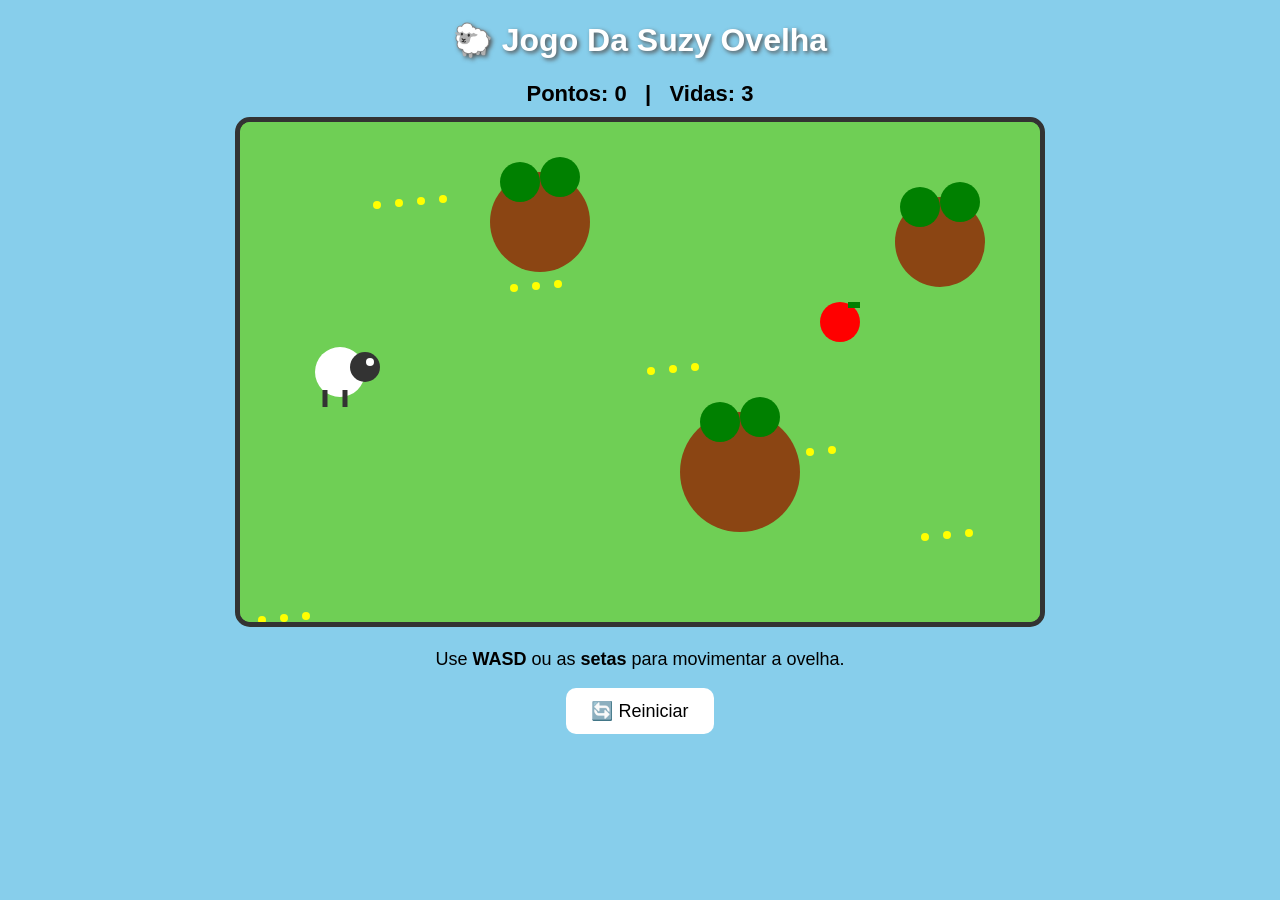
==== index.html @ 00f26093 "Add files via upload" ====
<!DOCTYPE html>
<html lang="pt-BR">
<head>
    <meta charset="UTF-8">
    <meta name="viewport" content="width=device-width, initial-scale=1.0">
    <title>stay sheep 🐑</title>
    <link rel="stylesheet" href="style.css">
</head>
<body>

    <h1>🐑 Jogo Da Suzy Ovelha</h1>

    <div class="placar">
        Pontos: <span id="pontos">0</span>
        &nbsp; | &nbsp;
        Vidas: <span id="vidas">3</span>
    </div>

    <canvas id="jogo" width="800" height="500"></canvas>

    <p>
        Use <b>WASD</b> ou as <b>setas</b> para movimentar a ovelha.
    </p>

    <button onclick="reiniciarJogo()">🔄 Reiniciar</button>

    <script src="script.js"></script>
</body>
</html>
---- style.css ----
body {
    margin: 0;
    text-align: center;
    font-family: Arial, sans-serif;
    background: #87ceeb;
}

h1 {
    color: white;
    text-shadow: 2px 2px 4px #555;
}

.placar {
    font-size: 22px;
    font-weight: bold;
    margin-bottom: 10px;
}

canvas {
    background: #6fcf55;
    border: 5px solid #333;
    border-radius: 15px;
    max-width: 90%;
}

p {
    font-size: 18px;
}

button {
    padding: 12px 25px;
    font-size: 18px;
    border: none;
    border-radius: 10px;
    cursor: pointer;
    background: white;
}

button:hover {
    background: #ddd;
}
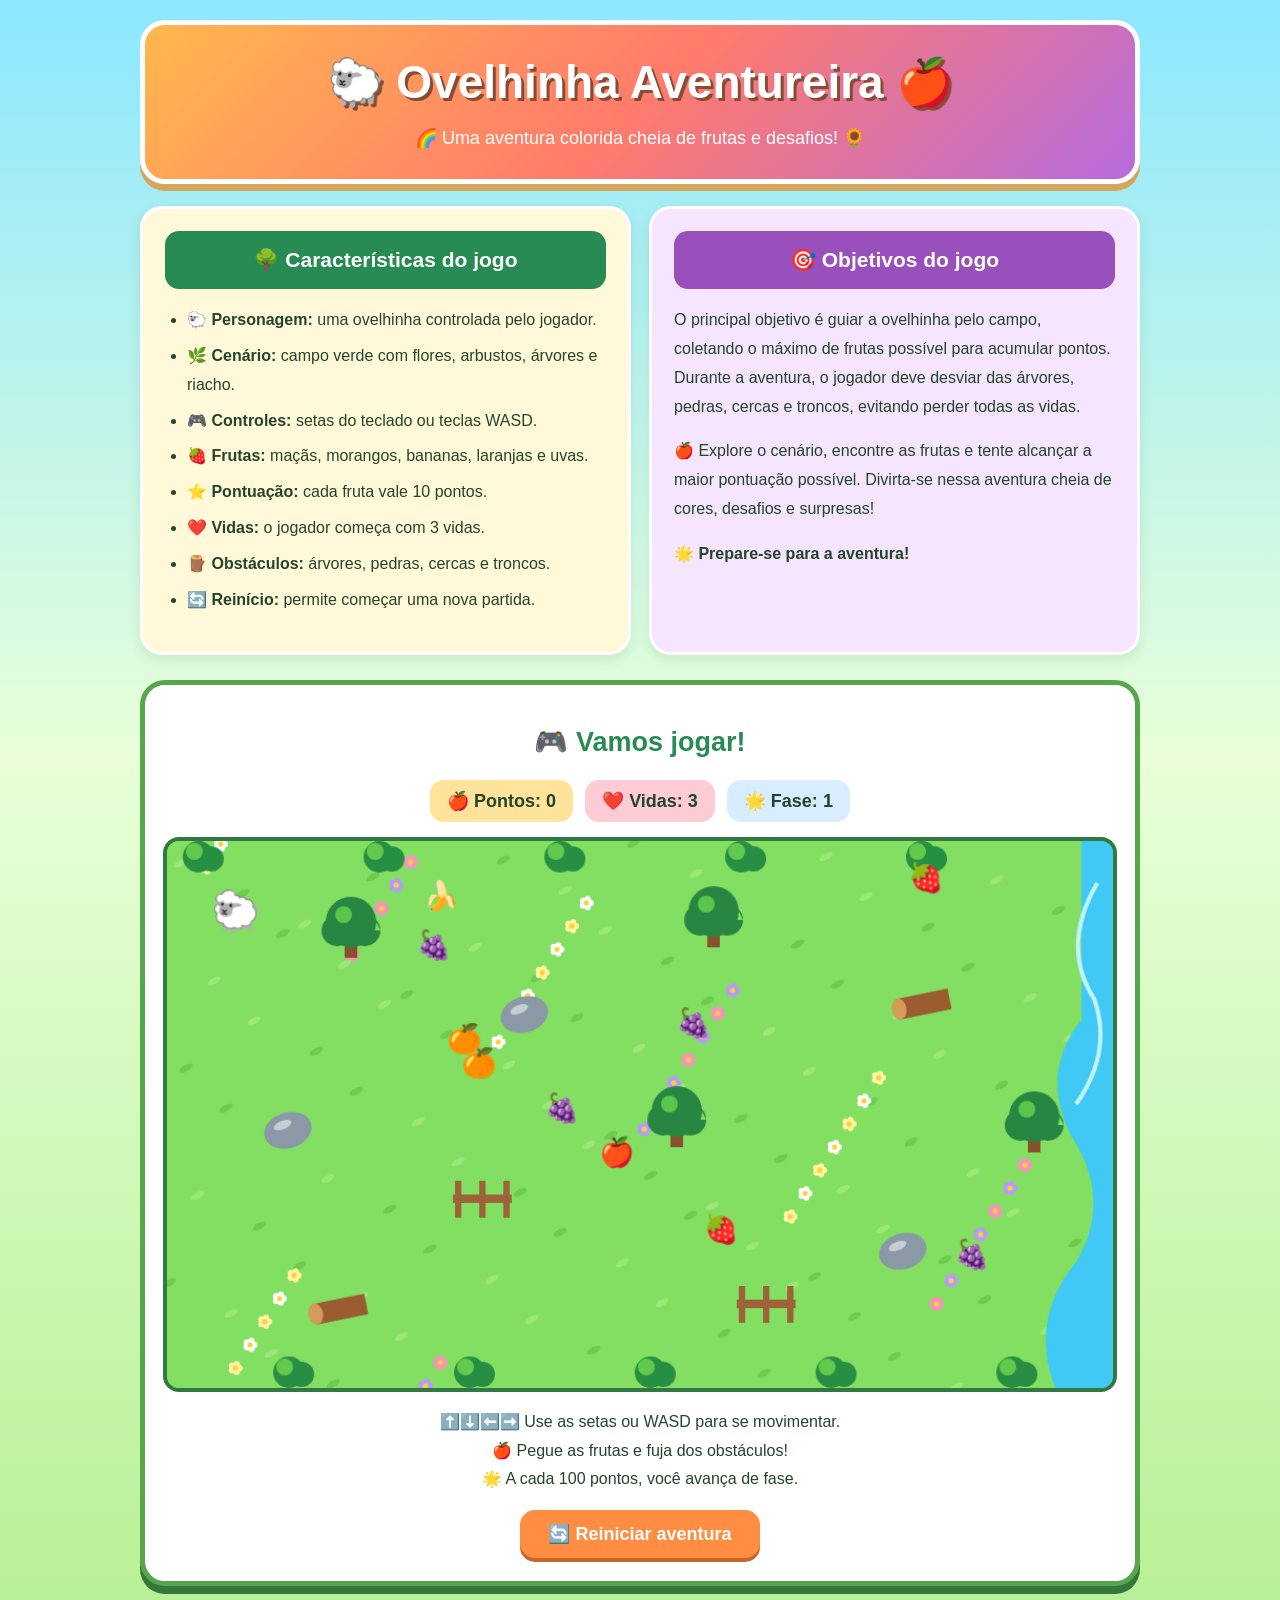
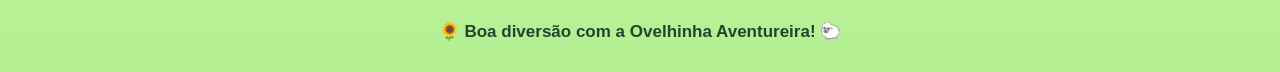
==== commit 9cb69121: "Rename ovelinha.html to index.html" ====
--- a/index.html
+++ b/index.html
@@ -1,29 +1,677 @@
+
 <!DOCTYPE html>
 <html lang="pt-BR">
 <head>
-    <meta charset="UTF-8">
-    <meta name="viewport" content="width=device-width, initial-scale=1.0">
-    <title>stay sheep 🐑</title>
-    <link rel="stylesheet" href="style.css">
+<meta charset="UTF-8">
+<meta name="viewport" content="width=device-width, initial-scale=1.0">
+<title>🐑 Ovelhinha Aventureira</title>
+
+<style>
+* {
+    box-sizing: border-box;
+}
+
+body {
+    margin: 0;
+    padding: 20px;
+    font-family: "Trebuchet MS", Arial, sans-serif;
+    color: #24442c;
+    background: linear-gradient(#8ce7ff, #e8ffd9 45%, #b4ef91);
+}
+
+header {
+    max-width: 1000px;
+    margin: 0 auto 22px;
+    padding: 30px 15px;
+    text-align: center;
+    color: white;
+    background: linear-gradient(135deg, #ffb84d, #ff7b6b, #b66bdf);
+    border: 5px solid white;
+    border-radius: 25px;
+    box-shadow: 0 7px 0 #d5a75e;
+}
+
+header h1 {
+    margin: 0;
+    font-size: clamp(28px, 5vw, 46px);
+    text-shadow: 3px 3px #874c36;
+}
+
+header p {
+    margin-bottom: 0;
+    font-size: 18px;
+}
+
+.descricao {
+    max-width: 1000px;
+    margin: auto;
+    display: grid;
+    grid-template-columns: repeat(auto-fit, minmax(270px, 1fr));
+    gap: 18px;
+}
+
+.card {
+    padding: 22px;
+    border: 3px solid white;
+    border-radius: 22px;
+    box-shadow: 0 5px 12px #376c3020;
+    line-height: 1.8;
+}
+
+.caracteristicas {
+    background: #fff9d9;
+}
+
+.objetivos {
+    background: #f5e5ff;
+}
+
+.card h2 {
+    margin-top: 0;
+    padding: 10px;
+    border-radius: 14px;
+    color: white;
+    text-align: center;
+    font-size: 21px;
+}
+
+.caracteristicas h2 {
+    background: #278b53;
+}
+
+.objetivos h2 {
+    background: #9851bc;
+}
+
+.card ul {
+    padding-left: 22px;
+}
+
+.card li {
+    margin-bottom: 7px;
+}
+
+.jogo {
+    max-width: 1000px;
+    margin: 25px auto;
+    padding: 18px;
+    background: #fff;
+    border: 5px solid #55a74a;
+    border-radius: 25px;
+    box-shadow: 0 8px 0 #34763c;
+}
+
+.jogo h2 {
+    text-align: center;
+    color: #278b53;
+    font-size: 27px;
+}
+
+.placar {
+    display: flex;
+    justify-content: center;
+    gap: 12px;
+    flex-wrap: wrap;
+    margin-bottom: 15px;
+}
+
+.info {
+    padding: 10px 17px;
+    border-radius: 14px;
+    font-weight: bold;
+    font-size: 18px;
+}
+
+.pontos {
+    background: #ffe39a;
+}
+
+.vidas {
+    background: #ffcbd5;
+}
+
+.fase {
+    background: #d8edff;
+}
+
+canvas {
+    display: block;
+    width: 100%;
+    height: auto;
+    border: 4px solid #317842;
+    border-radius: 16px;
+    background: #85dc62;
+    touch-action: none;
+}
+
+.instrucoes {
+    text-align: center;
+    line-height: 1.8;
+}
+
+button {
+    display: block;
+    margin: 15px auto 5px;
+    padding: 13px 28px;
+    border: none;
+    border-radius: 15px;
+    background: #ff8d42;
+    color: white;
+    font-size: 18px;
+    font-weight: bold;
+    cursor: pointer;
+    box-shadow: 0 4px #cb6429;
+}
+
+button:hover {
+    background: #f2762b;
+}
+
+footer {
+    text-align: center;
+    font-size: 17px;
+    font-weight: bold;
+    padding: 10px;
+}
+
+@media (max-width: 500px) {
+    body {
+        padding: 10px;
+    }
+
+    .card {
+        padding: 15px;
+    }
+
+    .jogo {
+        padding: 9px;
+    }
+
+    .info {
+        font-size: 15px;
+    }
+}
+</style>
 </head>
+
 <body>
 
-    <h1>🐑 Jogo Da Suzy Ovelha</h1>
+<header>
+    <h1>🐑 Ovelhinha Aventureira 🍎</h1>
+    <p>🌈 Uma aventura colorida cheia de frutas e desafios! 🌻</p>
+</header>
+
+<section class="descricao">
+
+    <article class="card caracteristicas">
+        <h2>🌳 Características do jogo</h2>
+        <ul>
+            <li><strong>🐑 Personagem:</strong> uma ovelhinha controlada pelo jogador.</li>
+            <li><strong>🌿 Cenário:</strong> campo verde com flores, arbustos, árvores e riacho.</li>
+            <li><strong>🎮 Controles:</strong> setas do teclado ou teclas WASD.</li>
+            <li><strong>🍓 Frutas:</strong> maçãs, morangos, bananas, laranjas e uvas.</li>
+            <li><strong>⭐ Pontuação:</strong> cada fruta vale 10 pontos.</li>
+            <li><strong>❤️ Vidas:</strong> o jogador começa com 3 vidas.</li>
+            <li><strong>🪵 Obstáculos:</strong> árvores, pedras, cercas e troncos.</li>
+            <li><strong>🔄 Reinício:</strong> permite começar uma nova partida.</li>
+        </ul>
+    </article>
+
+    <article class="card objetivos">
+        <h2>🎯 Objetivos do jogo</h2>
+        <p>
+            O principal objetivo é guiar a ovelhinha pelo campo,
+            coletando o máximo de frutas possível para acumular pontos.
+            Durante a aventura, o jogador deve desviar das árvores,
+            pedras, cercas e troncos, evitando perder todas as vidas.
+        </p>
+        <p>
+            🍎 Explore o cenário, encontre as frutas e tente alcançar
+            a maior pontuação possível. Divirta-se nessa aventura
+            cheia de cores, desafios e surpresas!
+        </p>
+        <p><strong>🌟 Prepare-se para a aventura!</strong></p>
+    </article>
+
+</section>
+
+<section class="jogo">
+    <h2>🎮 Vamos jogar!</h2>
 
     <div class="placar">
-        Pontos: <span id="pontos">0</span>
-        &nbsp; | &nbsp;
-        Vidas: <span id="vidas">3</span>
+        <div class="info pontos">🍎 Pontos: <span id="pontos">0</span></div>
+        <div class="info vidas">❤️ Vidas: <span id="vidas">3</span></div>
+        <div class="info fase">🌟 Fase: <span id="fase">1</span></div>
     </div>
 
-    <canvas id="jogo" width="800" height="500"></canvas>
-
-    <p>
-        Use <b>WASD</b> ou as <b>setas</b> para movimentar a ovelha.
+    <canvas id="jogo" width="900" height="520"></canvas>
+
+    <p class="instrucoes">
+        ⬆️⬇️⬅️➡️ Use as setas ou WASD para se movimentar.<br>
+        🍎 Pegue as frutas e fuja dos obstáculos!<br>
+        🌟 A cada 100 pontos, você avança de fase.
     </p>
 
-    <button onclick="reiniciarJogo()">🔄 Reiniciar</button>
-
-    <script src="script.js"></script>
+    <button id="reiniciar">🔄 Reiniciar aventura</button>
+</section>
+
+<footer>
+    🌻 Boa diversão com a Ovelhinha Aventureira! 🐑
+</footer>
+
+<script>
+const canvas = document.getElementById("jogo");
+const ctx = canvas.getContext("2d");
+
+const pontosEl = document.getElementById("pontos");
+const vidasEl = document.getElementById("vidas");
+const faseEl = document.getElementById("fase");
+
+const W = canvas.width;
+const H = canvas.height;
+
+let pontos = 0;
+let vidas = 3;
+let fase = 1;
+let fimDeJogo = false;
+let protecao = 0;
+let ultimoDano = 0;
+let ultimoTempo = 0;
+
+const teclas = {};
+
+const ovelha = {
+    x: 65,
+    y: 70,
+    raio: 17,
+    velocidade: 3.5
+};
+
+// Obstáculos fixos do cenário
+const obstaculos = [
+    { x: 175, y: 90, tipo: "tree", r: 27 },
+    { x: 340, y: 165, tipo: "rock", r: 22 },
+    { x: 520, y: 80, tipo: "tree", r: 27 },
+    { x: 720, y: 155, tipo: "log", r: 25 },
+    { x: 115, y: 275, tipo: "rock", r: 22 },
+    { x: 300, y: 340, tipo: "fence", r: 29 },
+    { x: 485, y: 270, tipo: "tree", r: 27 },
+    { x: 700, y: 390, tipo: "rock", r: 22 },
+    { x: 825, y: 275, tipo: "tree", r: 27 },
+    { x: 165, y: 445, tipo: "log", r: 25 },
+    { x: 570, y: 440, tipo: "fence", r: 29 }
+];
+
+// Frutas diferentes
+const tiposFrutas = ["🍎", "🍓", "🍊", "🍌", "🍇"];
+let frutas = [];
+
+function distancia(a, b) {
+    return Math.hypot(a.x - b.x, a.y - b.y);
+}
+
+function posicaoLivre(x, y, raio = 18) {
+    if (x < 30 || x > W - 30 || y < 30 || y > H - 30) {
+        return false;
+    }
+
+    if (distancia({ x, y }, ovelha) < raio + 45) {
+        return false;
+    }
+
+    return !obstaculos.some(o =>
+        distancia({ x, y }, o) < raio + o.r + 12
+    );
+}
+
+function novaFruta() {
+    for (let i = 0; i < 150; i++) {
+        const x = 35 + Math.random() * (W - 70);
+        const y = 35 + Math.random() * (H - 70);
+
+        if (posicaoLivre(x, y, 17)) {
+            return {
+                x,
+                y,
+                tipo: tiposFrutas[
+                    Math.floor(Math.random() * tiposFrutas.length)
+                ]
+            };
+        }
+    }
+
+    return { x: 850, y: 480, tipo: "🍎" };
+}
+
+function criarFrutas() {
+    frutas = [];
+
+    // Mais frutas conforme o jogador avança de fase
+    const quantidade = Math.min(8 + fase * 2, 24);
+
+    for (let i = 0; i < quantidade; i++) {
+        frutas.push(novaFruta());
+    }
+}
+
+document.addEventListener("keydown", e => {
+    const k = e.key.toLowerCase();
+
+    if (["arrowup", "arrowdown", "arrowleft", "arrowright",
+         "w", "a", "s", "d"].includes(k)) {
+        e.preventDefault();
+        teclas[k] = true;
+    }
+});
+
+document.addEventListener("keyup", e => {
+    teclas[e.key.toLowerCase()] = false;
+});
+
+function moverOvelha(dt) {
+    if (fimDeJogo) return;
+
+    let dx = 0;
+    let dy = 0;
+
+    if (teclas["arrowup"] || teclas["w"]) dy--;
+    if (teclas["arrowdown"] || teclas["s"]) dy++;
+    if (teclas["arrowleft"] || teclas["a"]) dx--;
+    if (teclas["arrowright"] || teclas["d"]) dx++;
+
+    // Evita movimento diagonal mais rápido
+    const tamanho = Math.hypot(dx, dy);
+
+    if (tamanho > 0) {
+        dx /= tamanho;
+        dy /= tamanho;
+    }
+
+    const velocidade = ovelha.velocidade * dt;
+
+    ovelha.x += dx * velocidade;
+    ovelha.y += dy * velocidade;
+
+    ovelha.x = Math.max(20, Math.min(W - 20, ovelha.x));
+    ovelha.y = Math.max(25, Math.min(H - 20, ovelha.y));
+}
+
+function verificarColisoes(agora) {
+    if (fimDeJogo) return;
+
+    // Coletar frutas
+    for (let i = frutas.length - 1; i >= 0; i--) {
+        if (distancia(ovelha, frutas[i]) < 30) {
+            frutas.splice(i, 1);
+            pontos += 10;
+            pontosEl.textContent = pontos;
+
+            const novaFase = Math.floor(pontos / 100) + 1;
+
+            if (novaFase !== fase) {
+                fase = novaFase;
+                faseEl.textContent = fase;
+                ovelha.velocidade = Math.min(3.5 + (fase - 1) * 0.2, 5);
+                criarFrutas();
+            } else {
+                frutas.push(novaFruta());
+            }
+        }
+    }
+
+    // Colidir com obstáculos
+    if (agora < protecao) return;
+
+    for (const o of obstaculos) {
+        if (distancia(ovelha, o) < ovelha.raio + o.r * 0.72) {
+            vidas--;
+            vidasEl.textContent = vidas;
+
+            // Reposiciona a ovelhinha em segurança
+            ovelha.x = 65;
+            ovelha.y = 70;
+
+            protecao = agora + 1200;
+            ultimoDano = agora;
+
+            if (vidas <= 0) {
+                fimDeJogo = true;
+            }
+
+            break;
+        }
+    }
+}
+
+function desenharCampo() {
+    ctx.fillStyle = "#83df61";
+    ctx.fillRect(0, 0, W, H);
+
+    // Manchas suaves de grama
+    for (let i = 0; i < 100; i++) {
+        const x = (i * 97 + 13) % W;
+        const y = (i * 67 + 21) % H;
+
+        ctx.fillStyle = i % 2 ? "#6dcc4e" : "#9be777";
+        ctx.beginPath();
+        ctx.ellipse(x, y, 7, 3, -0.5, 0, Math.PI * 2);
+        ctx.fill();
+    }
+
+    // Riacho decorativo
+    ctx.fillStyle = "#40c9f5";
+    ctx.beginPath();
+    ctx.moveTo(870, 0);
+    ctx.lineTo(900, 0);
+    ctx.lineTo(900, 520);
+    ctx.lineTo(845, 520);
+    ctx.quadraticCurveTo(820, 455, 865, 400);
+    ctx.quadraticCurveTo(900, 340, 860, 280);
+    ctx.quadraticCurveTo(830, 220, 870, 170);
+    ctx.closePath();
+    ctx.fill();
+
+    ctx.strokeStyle = "#c0f4ff";
+    ctx.lineWidth = 4;
+    ctx.beginPath();
+    ctx.moveTo(885, 40);
+    ctx.quadraticCurveTo(850, 100, 882, 150);
+    ctx.quadraticCurveTo(900, 200, 865, 250);
+    ctx.stroke();
+
+    // Flores coloridas
+    const cores = ["#fff5a5", "#ff8dc5", "#ffffff", "#b79aff"];
+
+    for (let i = 0; i < 42; i++) {
+        const x = (i * 139 + 37) % 820;
+        const y = (i * 83 + 25) % H;
+
+        ctx.fillStyle = cores[i % cores.length];
+
+        for (let j = 0; j < 5; j++) {
+            const a = j * Math.PI * 2 / 5;
+            ctx.beginPath();
+            ctx.arc(
+                x + Math.cos(a) * 4,
+                y + Math.sin(a) * 4,
+                3,
+                0,
+                Math.PI * 2
+            );
+            ctx.fill();
+        }
+
+        ctx.fillStyle = "#ffcf39";
+        ctx.beginPath();
+        ctx.arc(x, y, 2.5, 0, Math.PI * 2);
+        ctx.fill();
+    }
+
+    // Arbustos decorativos
+    for (let i = 0; i < 10; i++) {
+        const x = 30 + i * 86;
+        const y = i % 2 === 0 ? 15 : H - 15;
+
+        ctx.fillStyle = "#278f43";
+        ctx.beginPath();
+        ctx.arc(x, y, 15, 0, Math.PI * 2);
+        ctx.arc(x + 12, y + 2, 12, 0, Math.PI * 2);
+        ctx.fill();
+
+        ctx.fillStyle = "#62c94d";
+        ctx.beginPath();
+        ctx.arc(x - 4, y - 5, 8, 0, Math.PI * 2);
+        ctx.fill();
+    }
+}
+
+function desenharArvore(o) {
+    ctx.fillStyle = "#88512e";
+    ctx.fillRect(o.x - 6, o.y - 2, 12, 23);
+
+    ctx.fillStyle = "#278742";
+    ctx.beginPath();
+    ctx.arc(o.x, o.y - 13, 24, 0, Math.PI * 2);
+    ctx.arc(o.x - 13, o.y - 5, 15, 0, Math.PI * 2);
+    ctx.arc(o.x + 13, o.y - 5, 15, 0, Math.PI * 2);
+    ctx.fill();
+
+    ctx.fillStyle = "#5bc64c";
+    ctx.beginPath();
+    ctx.arc(o.x - 7, o.y - 20, 8, 0, Math.PI * 2);
+    ctx.fill();
+}
+
+function desenharObstaculos() {
+    for (const o of obstaculos) {
+        if (o.tipo === "tree") {
+            desenharArvore(o);
+        } else if (o.tipo === "rock") {
+            ctx.fillStyle = "#8b98a6";
+            ctx.beginPath();
+            ctx.ellipse(o.x, o.y, 23, 17, -0.3, 0, Math.PI * 2);
+            ctx.fill();
+
+            ctx.fillStyle = "#c4ced5";
+            ctx.beginPath();
+            ctx.ellipse(o.x - 5, o.y - 5, 9, 4, -0.4, 0, Math.PI * 2);
+            ctx.fill();
+        } else if (o.tipo === "log") {
+            ctx.save();
+            ctx.translate(o.x, o.y);
+            ctx.rotate(-0.2);
+
+            ctx.fillStyle = "#9b5d2f";
+            ctx.fillRect(-25, -10, 50, 20);
+
+            ctx.fillStyle = "#d69a5b";
+            ctx.beginPath();
+            ctx.ellipse(-24, 0, 7, 10, 0, 0, Math.PI * 2);
+            ctx.fill();
+
+            ctx.restore();
+        } else {
+            ctx.fillStyle = "#9d6237";
+            ctx.fillRect(o.x - 28, o.y - 4, 56, 8);
+
+            for (const dx of [-23, 0, 23]) {
+                ctx.fillRect(o.x + dx - 3, o.y - 17, 6, 35);
+            }
+        }
+    }
+}
+
+function desenharFrutas() {
+    ctx.textAlign = "center";
+    ctx.textBaseline = "middle";
+    ctx.font = "27px Arial";
+
+    for (const fruta of frutas) {
+        ctx.fillText(fruta.tipo, fruta.x, fruta.y);
+    }
+}
+
+function desenharOvelha(agora) {
+    // Pisca temporariamente após uma colisão
+    if (agora < protecao && Math.floor(agora / 100) % 2 === 0) {
+        return;
+    }
+
+    ctx.textAlign = "center";
+    ctx.textBaseline = "middle";
+    ctx.font = "38px Arial";
+    ctx.fillText("🐑", ovelha.x, ovelha.y);
+}
+
+function mensagemFim() {
+    ctx.fillStyle = "rgba(27, 67, 37, 0.78)";
+    ctx.fillRect(0, 0, W, H);
+
+    ctx.textAlign = "center";
+    ctx.textBaseline = "middle";
+
+    ctx.fillStyle = "#fff4a8";
+    ctx.font = "bold 38px Arial";
+    ctx.fillText("🐑 Fim de jogo!", W / 2, H / 2 - 35);
+
+    ctx.fillStyle = "#ffffff";
+    ctx.font = "24px Arial";
+    ctx.fillText("Pontuação: " + pontos, W / 2, H / 2 + 12);
+
+    ctx.font = "18px Arial";
+    ctx.fillText("Clique em Reiniciar para jogar novamente",
+        W / 2, H / 2 + 55);
+}
+
+function desenhar(agora) {
+    desenharCampo();
+    desenharObstaculos();
+    desenharFrutas();
+    desenharOvelha(agora);
+
+    if (fimDeJogo) {
+        mensagemFim();
+    }
+}
+
+function loop(tempo) {
+    const dt = ultimoTempo === 0
+        ? 1
+        : Math.min((tempo - ultimoTempo) / 16.67, 2);
+
+    ultimoTempo = tempo;
+
+    moverOvelha(dt);
+    verificarColisoes(tempo);
+    desenhar(tempo);
+
+    requestAnimationFrame(loop);
+}
+
+function reiniciar() {
+    pontos = 0;
+    vidas = 3;
+    fase = 1;
+    fimDeJogo = false;
+    protecao = 0;
+    ultimoDano = 0;
+
+    ovelha.x = 65;
+    ovelha.y = 70;
+    ovelha.velocidade = 3.5;
+
+    pontosEl.textContent = pontos;
+    vidasEl.textContent = vidas;
+    faseEl.textContent = fase;
+
+    criarFrutas();
+}
+
+document.getElementById("reiniciar").addEventListener("click", reiniciar);
+
+criarFrutas();
+requestAnimationFrame(loop);
+</script>
+
 </body>
 </html>
